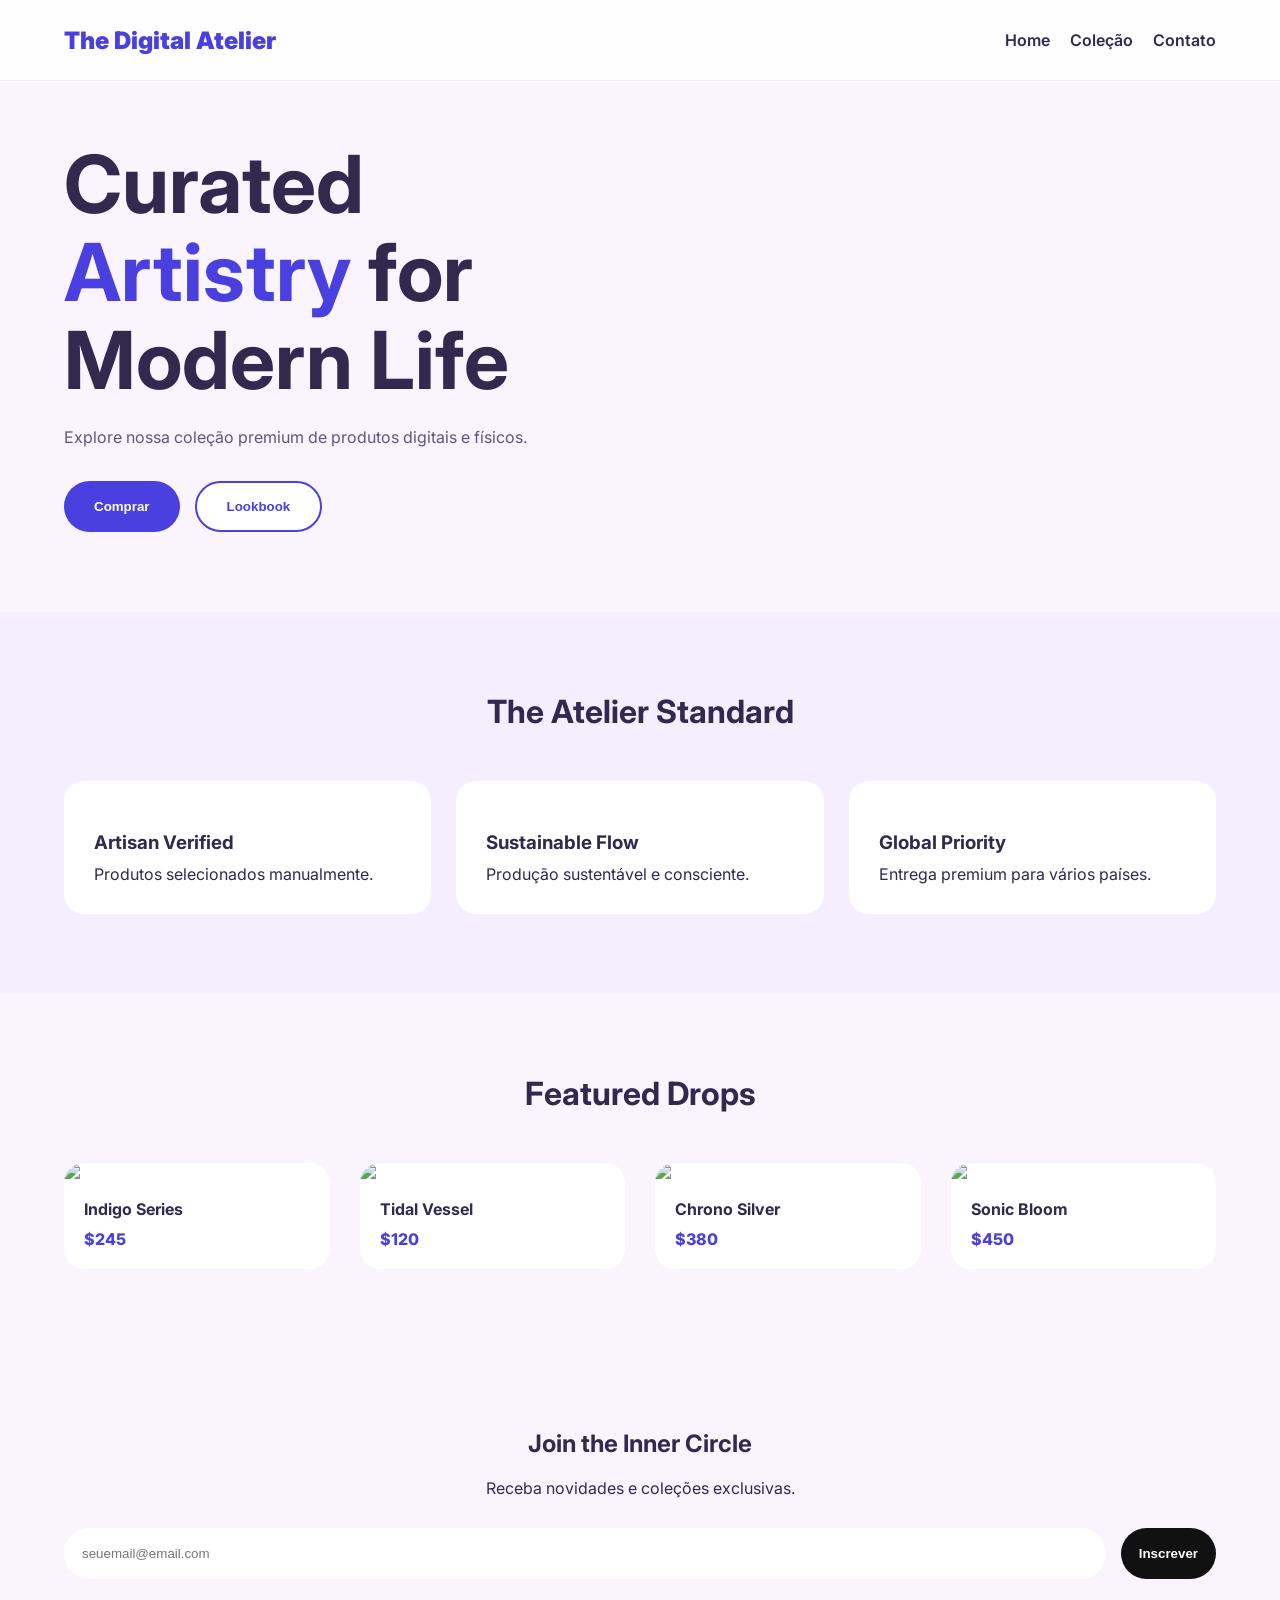
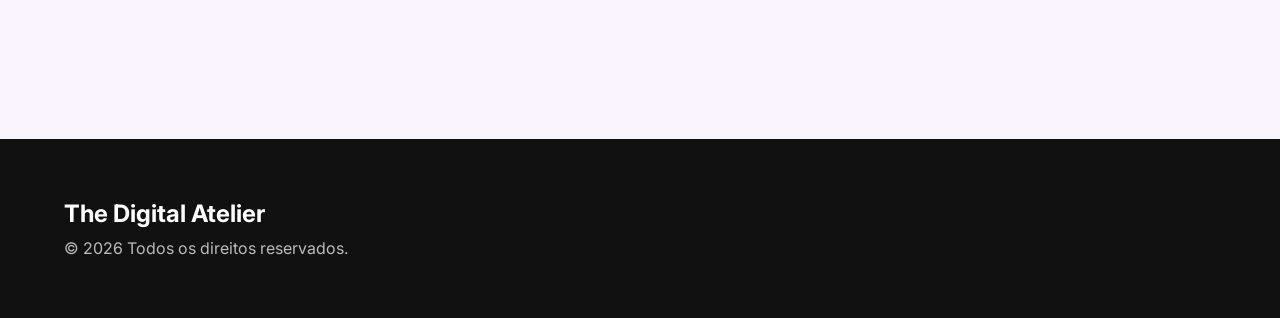
==== indexcll.html @ 60cc1e4f "." ====
<!DOCTYPE html>
<html lang="pt-BR">
<head>
<meta charset="UTF-8">
<meta name="viewport" content="width=device-width, initial-scale=1.0">

<title>The Digital Atelier</title>

<link rel="preconnect" href="https://fonts.googleapis.com">
<link href="https://fonts.googleapis.com/css2?family=Inter:wght@400;500;700;900&display=swap" rel="stylesheet">

<style>

*{
    margin:0;
    padding:0;
    box-sizing:border-box;
}

body{
    font-family:'Inter',sans-serif;
    background:#faf4ff;
    color:#32294f;
}

img{
    width:100%;
    display:block;
}

.container{
    width:90%;
    max-width:1200px;
    margin:auto;
}

/* HEADER */

header{
    position:fixed;
    top:0;
    width:100%;
    background:rgba(255,255,255,.8);
    backdrop-filter:blur(10px);
    z-index:1000;
    border-bottom:1px solid #eee;
}

.nav{
    height:80px;
    display:flex;
    align-items:center;
    justify-content:space-between;
}

.logo{
    font-size:1.5rem;
    font-weight:900;
    color:#4a40e0;
}

.menu{
    display:flex;
    gap:20px;
}

.menu a{
    text-decoration:none;
    color:#32294f;
    font-weight:600;
}

/* HERO */

.hero{
    padding-top:140px;
    padding-bottom:80px;
}

.hero-content{
    display:flex;
    flex-direction:column;
    gap:40px;
}

.hero-text h1{
    font-size:3rem;
    line-height:1.1;
    margin-bottom:20px;
}

.hero-text span{
    color:#4a40e0;
}

.hero-text p{
    color:#5f557f;
    margin-bottom:30px;
    line-height:1.7;
}

.buttons{
    display:flex;
    flex-direction:column;
    gap:15px;
}

.btn{
    padding:16px 30px;
    border:none;
    border-radius:50px;
    font-weight:700;
    cursor:pointer;
}

.btn-primary{
    background:#4a40e0;
    color:white;
}

.btn-secondary{
    background:white;
    border:2px solid #4a40e0;
    color:#4a40e0;
}

.hero-image img{
    border-radius:20px;
}

/* FEATURES */

.features{
    padding:80px 0;
    background:#f5eeff;
}

.section-title{
    text-align:center;
    font-size:2rem;
    margin-bottom:50px;
}

.feature-grid{
    display:grid;
    grid-template-columns:1fr;
    gap:25px;
}

.card{
    background:white;
    padding:30px;
    border-radius:20px;
}

.card h3{
    margin:20px 0 10px;
}

/* PRODUCTS */

.products{
    padding:80px 0;
}

.product-grid{
    display:grid;
    grid-template-columns:1fr;
    gap:30px;
}

.product{
    background:white;
    border-radius:20px;
    overflow:hidden;
}

.product-info{
    padding:20px;
}

.product-info h4{
    margin-bottom:10px;
}

.price{
    color:#4a40e0;
    font-weight:800;
}

/* NEWSLETTER */

.newsletter{
    padding:80px 0;
    text-align:center;
}

.newsletter h2{
    margin-bottom:20px;
}

.newsletter p{
    margin-bottom:30px;
}

.newsletter form{
    display:flex;
    flex-direction:column;
    gap:15px;
}

.newsletter input{
    padding:18px;
    border:none;
    border-radius:50px;
}

.newsletter button{
    padding:18px;
    border:none;
    border-radius:50px;
    background:#111;
    color:white;
    font-weight:bold;
}

/* FOOTER */

footer{
    background:#111;
    color:white;
    padding:60px 0;
    margin-top:80px;
}

footer p{
    color:#bbb;
    margin-top:10px;
}

/* RESPONSIVO */

@media(min-width:768px){

    .hero-content{
        flex-direction:row;
        align-items:center;
    }

    .hero-text,
    .hero-image{
        flex:1;
    }

    .buttons{
        flex-direction:row;
    }

    .feature-grid{
        grid-template-columns:repeat(3,1fr);
    }

    .product-grid{
        grid-template-columns:repeat(2,1fr);
    }

    .newsletter form{
        flex-direction:row;
    }

    .newsletter input{
        flex:1;
    }
}

@media(min-width:1024px){

    .hero-text h1{
        font-size:5rem;
    }

    .product-grid{
        grid-template-columns:repeat(4,1fr);
    }
}

</style>
</head>

<body>

<header>
    <div class="container nav">
        <div class="logo">The Digital Atelier</div>

        <nav class="menu">
            <a href="#">Home</a>
            <a href="#">Coleção</a>
            <a href="#">Contato</a>
        </nav>
    </div>
</header>

<section class="hero">
    <div class="container hero-content">

        <div class="hero-text">
            <h1>Curated <span>Artistry</span> for Modern Life</h1>

            <p>
                Explore nossa coleção premium de produtos digitais e físicos.
            </p>

            <div class="buttons">
                <button class="btn btn-primary">Comprar</button>
                <button class="btn btn-secondary">Lookbook</button>
            </div>
        </div>

        <div class="hero-image">
            <img src="https://images.unsplash.com/photo-1505693416388-ac5ce068fe85?q=80&w=1200" alt="">
        </div>

    </div>
</section>

<section class="features">
    <div class="container">

        <h2 class="section-title">The Atelier Standard</h2>

        <div class="feature-grid">

            <div class="card">
                <h3>Artisan Verified</h3>
                <p>Produtos selecionados manualmente.</p>
            </div>

            <div class="card">
                <h3>Sustainable Flow</h3>
                <p>Produção sustentável e consciente.</p>
            </div>

            <div class="card">
                <h3>Global Priority</h3>
                <p>Entrega premium para vários países.</p>
            </div>

        </div>

    </div>
</section>

<section class="products">
    <div class="container">

        <h2 class="section-title">Featured Drops</h2>

        <div class="product-grid">

            <div class="product">
                <img src="https://images.unsplash.com/photo-1545239351-1141bd82e8a6?q=80&w=1200">
                <div class="product-info">
                    <h4>Indigo Series</h4>
                    <p class="price">$245</p>
                </div>
            </div>

            <div class="product">
                <img src="https://images.unsplash.com/photo-1517705008128-361805f42e86?q=80&w=1200">
                <div class="product-info">
                    <h4>Tidal Vessel</h4>
                    <p class="price">$120</p>
                </div>
            </div>

            <div class="product">
                <img src="https://images.unsplash.com/photo-1523170335258-f5ed11844a49?q=80&w=1200">
                <div class="product-info">
                    <h4>Chrono Silver</h4>
                    <p class="price">$380</p>
                </div>
            </div>

            <div class="product">
                <img src="https://images.unsplash.com/photo-1505740420928-5e560c06d30e?q=80&w=1200">
                <div class="product-info">
                    <h4>Sonic Bloom</h4>
                    <p class="price">$450</p>
                </div>
            </div>

        </div>

    </div>
</section>

<section class="newsletter">
    <div class="container">

        <h2>Join the Inner Circle</h2>

        <p>Receba novidades e coleções exclusivas.</p>

        <form>
            <input type="email" placeholder="seuemail@email.com">
            <button>Inscrever</button>
        </form>

    </div>
</section>

<footer>
    <div class="container">
        <h2>The Digital Atelier</h2>
        <p>© 2026 Todos os direitos reservados.</p>
    </div>
</footer>

</body>
</html>
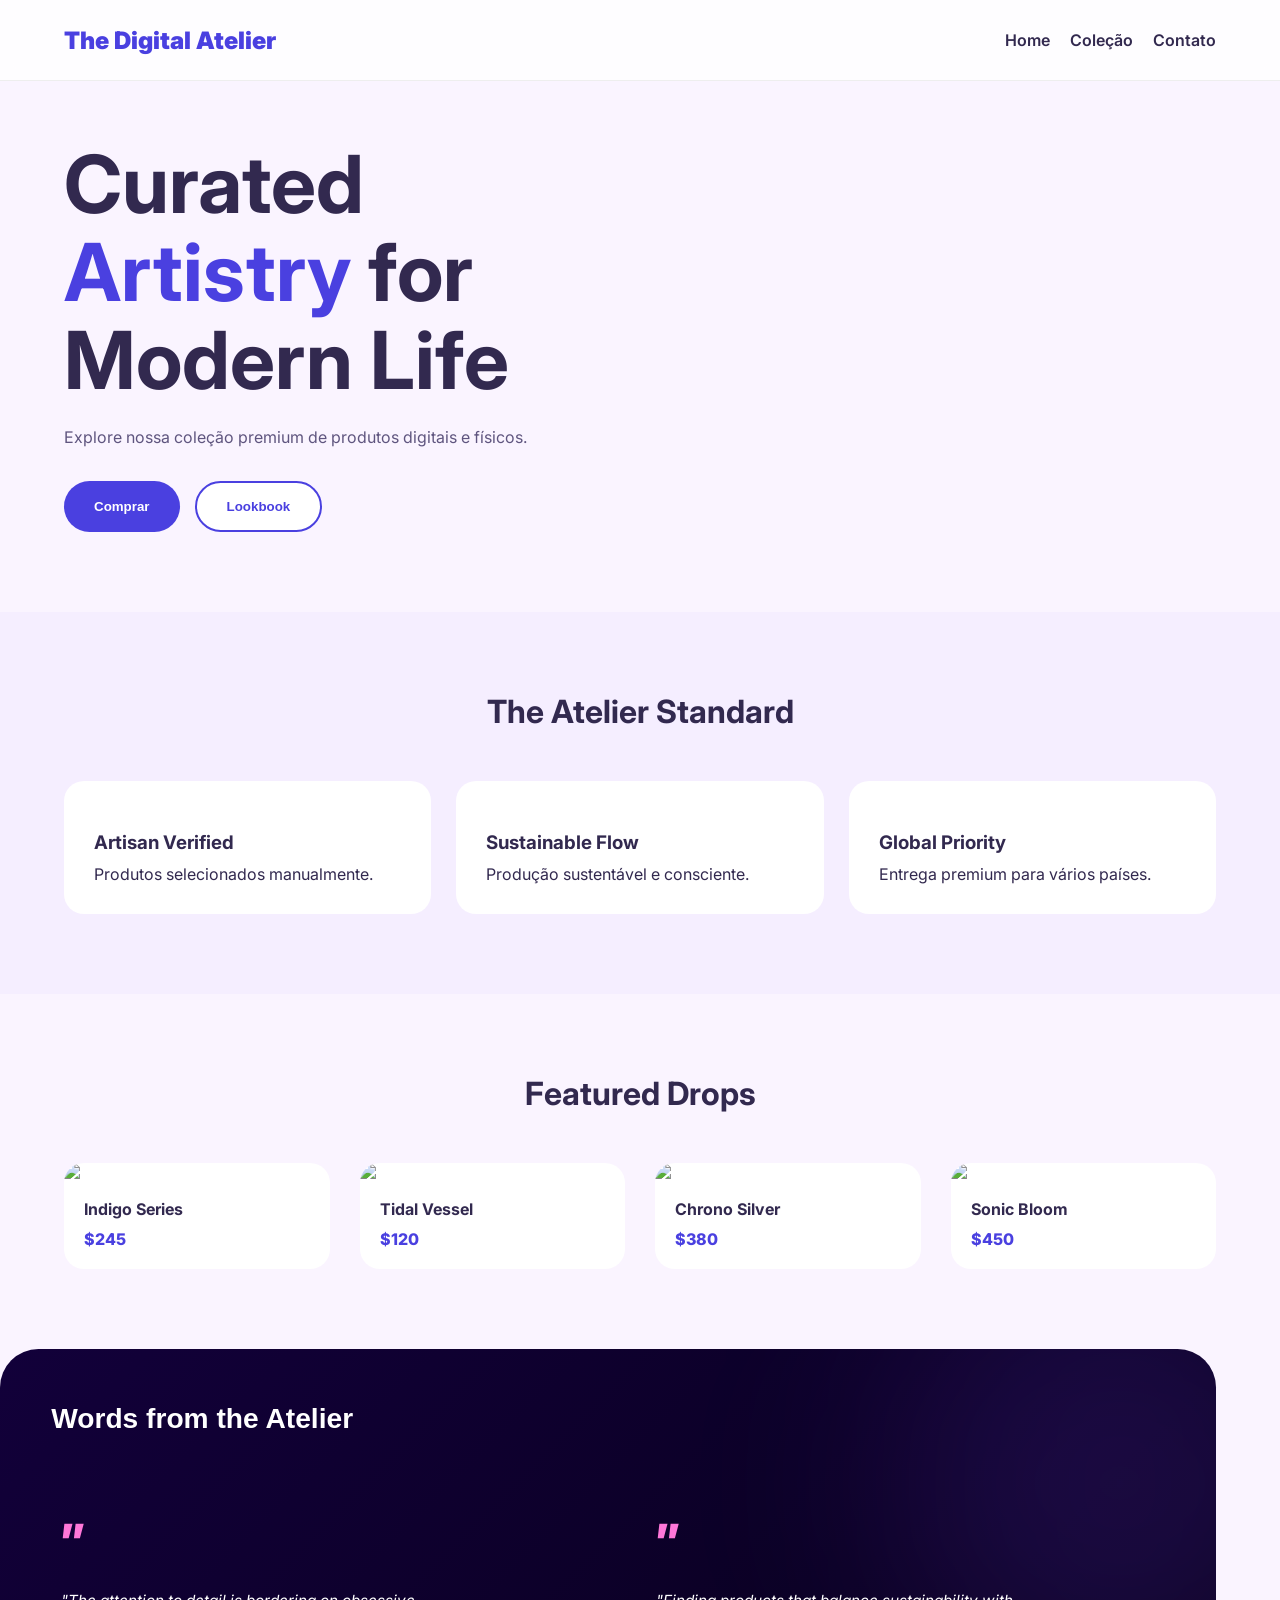
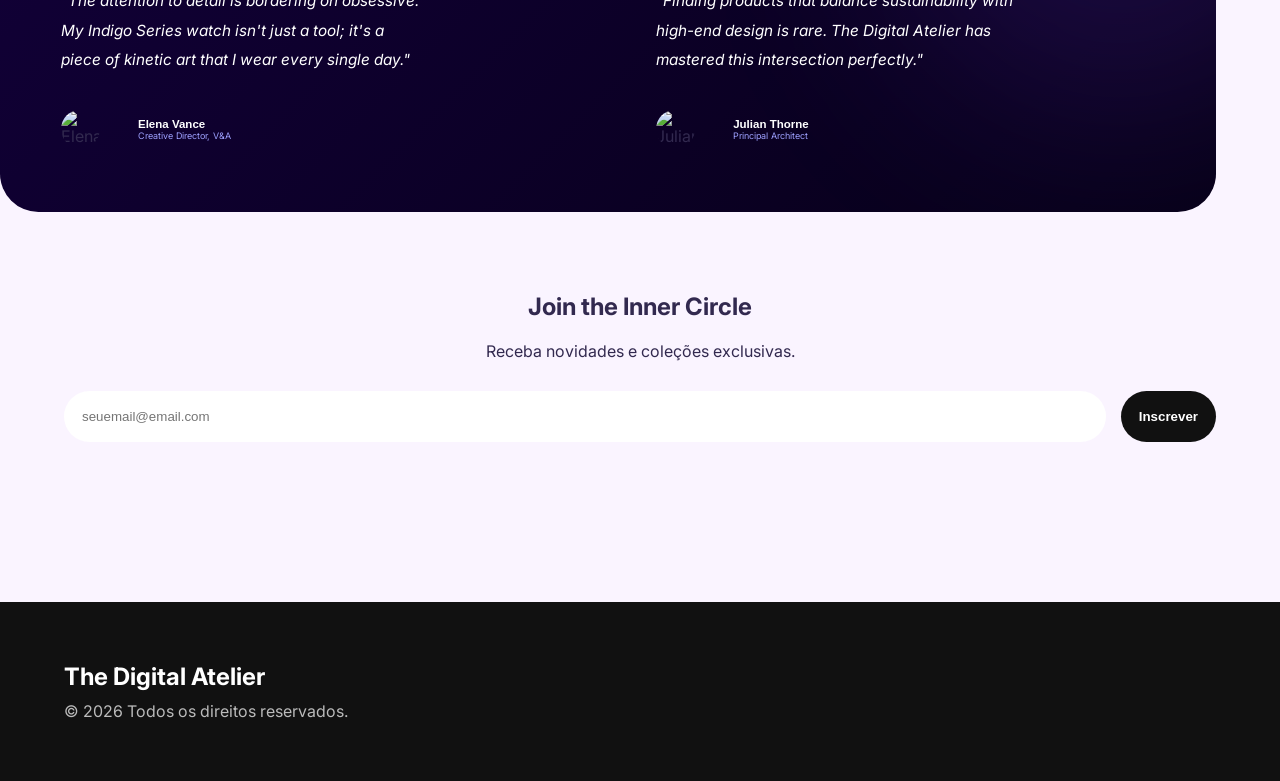
==== commit 9374c4d8: "." ====
--- a/indexcll.html
+++ b/indexcll.html
@@ -283,6 +283,156 @@
         grid-template-columns:repeat(4,1fr);
     }
 }
+.testimonials{
+    width:95vw;
+    background:linear-gradient(135deg,#12003a,#070018);
+    border-radius:3vw;
+    padding:6vh 4vw;
+    position:relative;
+    overflow:hidden;
+}
+
+/* brilho */
+
+.testimonials::before{
+    content:"";
+    position:absolute;
+    right:-10vw;
+    top:-10vh;
+    width:35vw;
+    height:35vw;
+    background:rgba(130,70,255,0.15);
+    filter:blur(8vw);
+    border-radius:50%;
+}
+
+/* TITLE */
+
+.testimonials h2{
+    color:white;
+    font-family:'Plus Jakarta Sans',sans-serif;
+    font-size:2.2vw;
+    font-weight:800;
+    margin-bottom:8vh;
+    position:relative;
+    z-index:2;
+}
+
+/* GRID */
+
+.testimonial-grid{
+    display:grid;
+    grid-template-columns:1fr 1fr;
+    gap:6vw;
+    position:relative;
+    z-index:2;
+}
+
+/* CARD */
+
+.testimonial-card{
+    display:flex;
+    flex-direction:column;
+    margin: 10px;
+}
+
+.quote{
+    color:#ff77d9;
+    font-size:4vw;
+    font-weight:800;
+    margin-bottom:2vh;
+    line-height:1;
+}
+
+.testimonial-text{
+    color:white;
+    font-size:1.2vw;
+    font-style:italic;
+    line-height:1.9;
+    max-width:28vw;
+    margin-bottom:4vh;
+}
+
+/* PROFILE */
+
+.profile{
+    display:flex;
+    align-items:center;
+    gap:3vw;
+    
+}
+
+.profile img{
+    width:3vw;
+    height:3vw;
+    border-radius:50%;
+    object-fit:cover;
+
+}
+
+.profile-info h4{
+    color:white;
+    font-size:0.9vw;
+    font-weight:700;
+    font-family:'Plus Jakarta Sans',sans-serif;
+}
+
+.profile-info p{
+    color:#9ea0ff;
+    font-size:0.7vw;
+}
+
+/* ========================= */
+/* RESPONSIVO MOBILE */
+/* ========================= */
+
+@media(max-width:768px){
+
+    .testimonials{
+        width:92vw;
+        padding:5vh 6vw;
+        border-radius:6vw;
+    }
+
+    .testimonials h2{
+        font-size:6vw;
+        margin-bottom:5vh;
+    }
+
+    .testimonial-grid{
+        grid-template-columns:1fr;
+        gap:5vh;
+    }
+
+    .quote{
+        font-size:10vw;
+    }
+
+    .testimonial-text{
+        font-size:4vw;
+        max-width:100%;
+        line-height:1.7;
+    }
+
+    .profile{
+        gap:3vw;
+
+    }
+
+    .profile img{
+        width:10vw;
+        height:10vw;
+    }
+
+    .profile-info h4{
+        font-size:3vw;
+    }
+
+    .profile-info p{
+        font-size:2.5vw;
+    }
+
+}
 
 </style>
 </head>
@@ -393,6 +543,62 @@
         </div>
 
     </div>
+
+</section>
+<section class="testimonials">
+
+    <h2>Words from the Atelier</h2>
+
+    <div class="testimonial-grid">
+
+        <!-- CARD 1 -->
+
+        <div class="testimonial-card">
+
+            <div class="quote">”</div>
+
+            <p class="testimonial-text">
+                "The attention to detail is bordering on obsessive. My Indigo Series watch isn't just a tool; it's a piece of kinetic art that I wear every single day."
+            </p>
+
+            <div class="profile">
+
+                <img src="https://i.pravatar.cc/100?img=32" alt="Elena">
+
+                <div class="profile-info">
+                    <h4>Elena Vance</h4>
+                    <p>Creative Director, V&A</p>
+                </div>
+
+            </div>
+
+        </div>
+
+        <!-- CARD 2 -->
+
+        <div class="testimonial-card">
+
+            <div class="quote">”</div>
+
+            <p class="testimonial-text">
+                "Finding products that balance sustainability with high-end design is rare. The Digital Atelier has mastered this intersection perfectly."
+            </p>
+
+            <div class="profile">
+
+                <img src="https://i.pravatar.cc/100?img=12" alt="Julian">
+
+                <div class="profile-info">
+                    <h4>Julian Thorne</h4>
+                    <p>Principal Architect</p>
+                </div>
+
+            </div>
+
+        </div>
+
+    </div>
+
 </section>
 
 <section class="newsletter">
@@ -409,6 +615,7 @@
 
     </div>
 </section>
+
 
 <footer>
     <div class="container">
